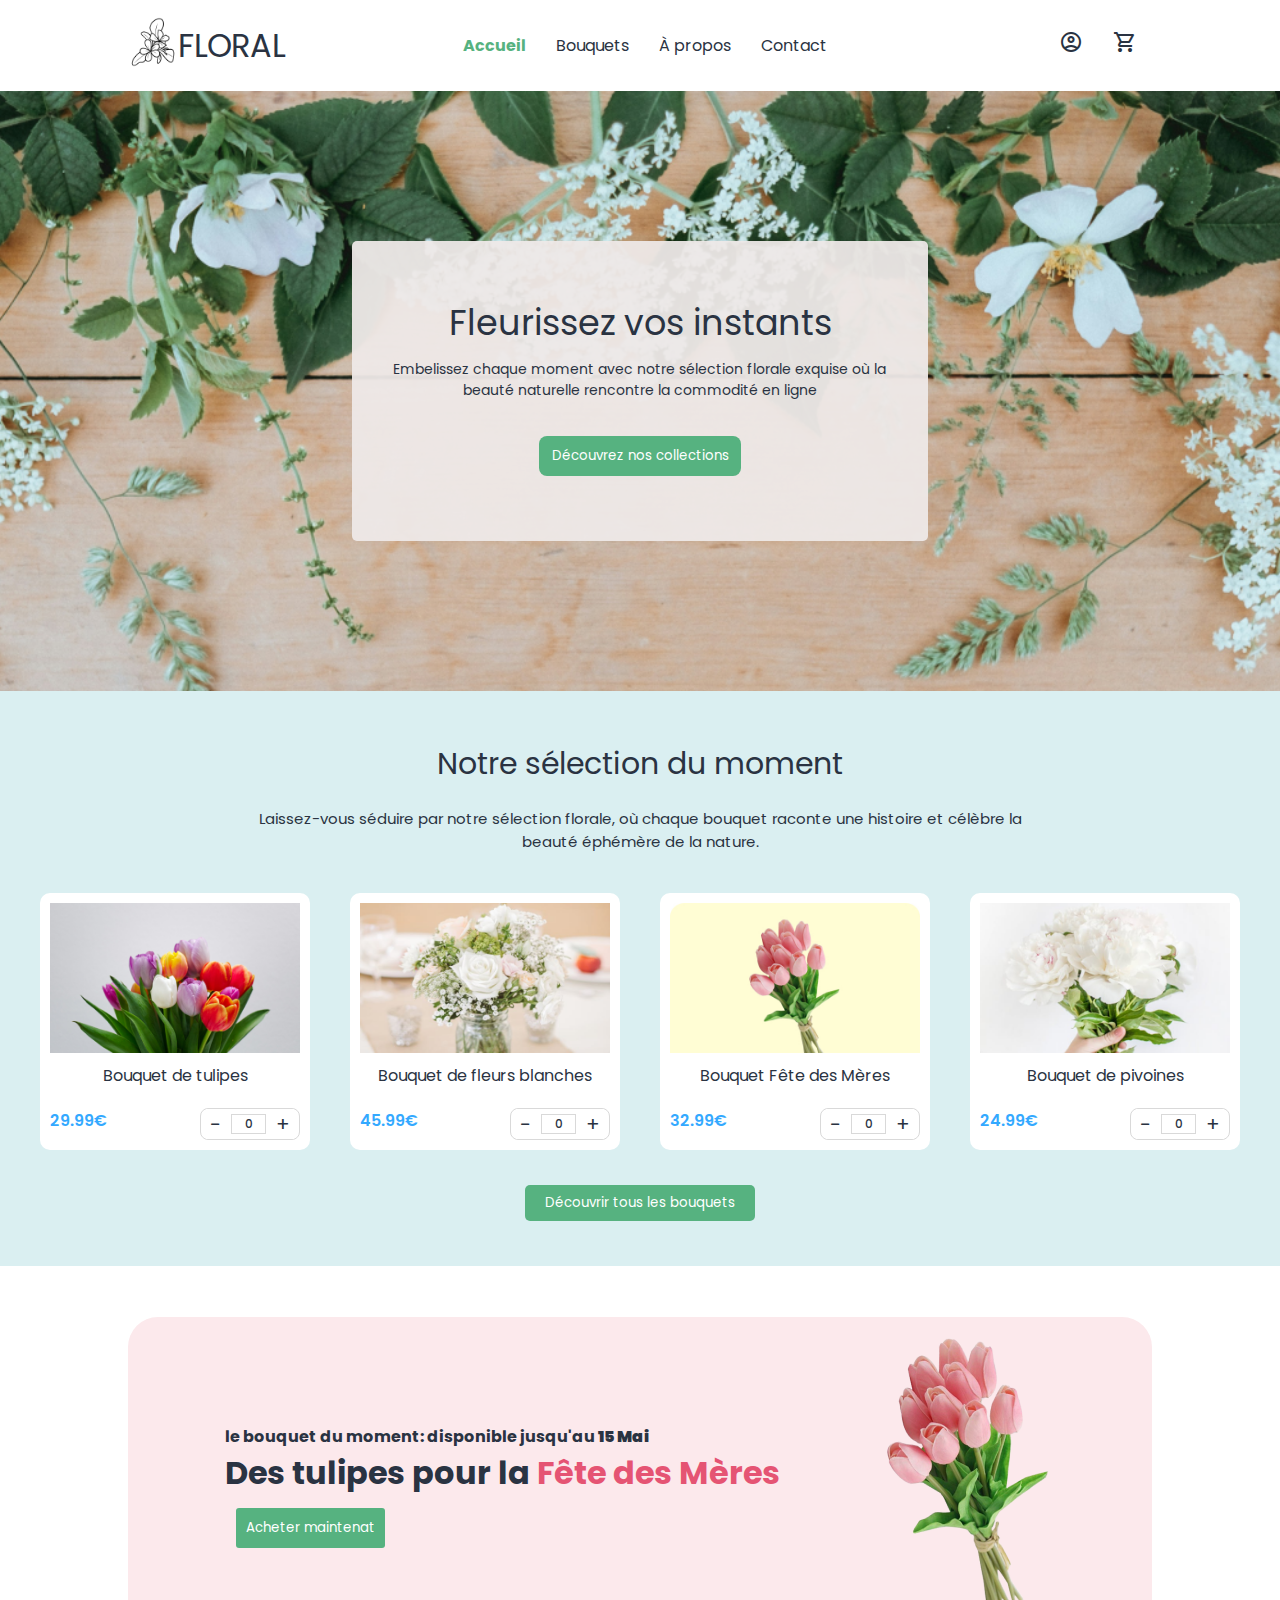
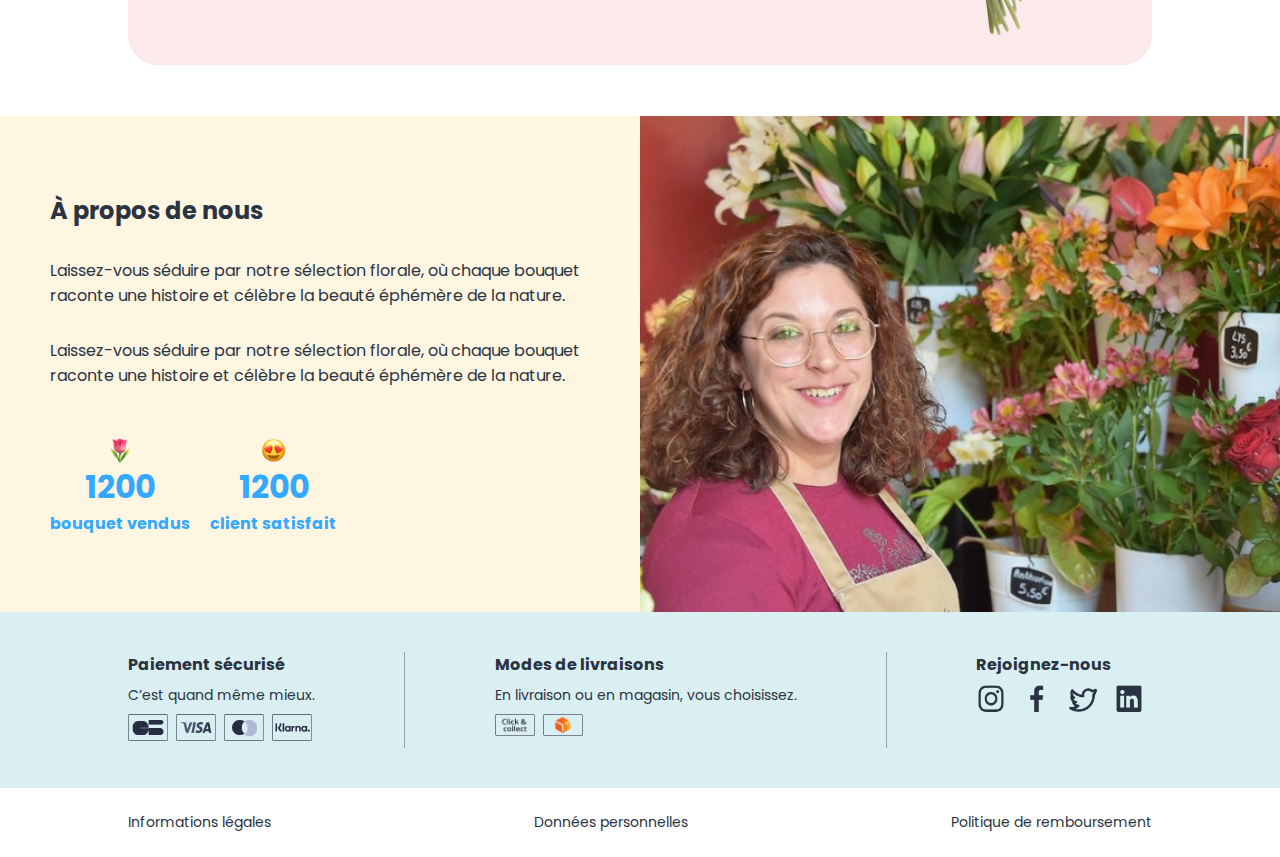
==== index.html @ a4fc2991 "Merge branch 'develop' of https://github.com/YazidK15/Fil-rouge into develop" ====
<!DOCTYPE html>
<html lang="fr">
<head>
    <meta charset="UTF-8">
    <meta name="viewport" content="width=device-width, initial-scale=1.0">
    <link rel="preconnect" href="https://fonts.googleapis.com">
    <link rel="preconnect" href="https://fonts.gstatic.com" crossorigin>
    <link href="https://fonts.googleapis.com/css2?family=Poppins:ital,wght@0,100;0,200;0,300;0,400;0,500;0,600;0,700;0,800;0,900;1,100;1,200;1,300;1,400;1,500;1,600;1,700;1,800;1,900&display=swap" rel="stylesheet">
    <link rel="stylesheet" href="https://fonts.googleapis.com/css2?family=Material+Symbols+Outlined:opsz,wght,FILL,GRAD@24,400,0,0" />
    <link rel="stylesheet" href="./index.css">
    <title>Floral</title>
</head>
<body>
    <!-- Header -->
    <header>
        <div class="logo_header">
            <div>
                <img 
                    src="./assets/icons/logo.png" 
                    alt="logo du site"
                />
            </div>
            <h1><a href="./index.html">FLORAL</a></h1>
        </div>
        <div class="links_header">
            <ul>
                <li class="anchor_link"><a href="#accueil" class="links_actif">Accueil</a></li>
                <li class="anchor_link"><a href="#shop">Bouquets</a></li>
                <li class="anchor_link"><a href="#propos">À propos</a></li>
                <li class="anchor_link"><a href="./page__contact/contact.html">Contact</a></li>
            </ul>
        </div>
        <div class="icons_header">
            <ul>
                <li class="anchor_icons">
                    <a href="./creer_un_compte/creer_un_compte.html">
                        <span class="material-symbols-outlined">account_circle</span>
                    </a>
                </li>
                <li class="anchor_icons">
                    <a href="./cart/cart.html">
                        <span class="material-symbols-outlined">shopping_cart</span>
                    </a>
                </li>
            </ul>
        </div>
    </header>
    <section id="jumbotron">
        <div id="jumbotron_box">
            <div id="jumbotron_text">
                <h2>Fleurissez vos instants</h2>
                <p>Embelissez chaque moment avec notre sélection florale exquise où la beauté naturelle rencontre la commodité en ligne</p>
            </div>
            <div id="jumbotron_button">
                <button>Découvrez nos collections</button>
            </div>
        </div>
    </section>
    <!-- Main -->
    <main>
    <section id="shop">
      <div id="selection">
          <div id="shop_description">
              <h2>Notre sélection du moment</h2>
              <p>Laissez-vous séduire par notre sélection florale, où chaque bouquet raconte une histoire et célèbre la beauté éphémère de la nature.</p>
          </div>
          <ul>
            <li>
              <div class="menu">
                <div class="image_container">
                  <img
                    src="./assets/images/Article1.png"
                    alt="bouquet de tulipes"
                  />
                </div>
                <div class="menu_description">
                  <p>Bouquet de tulipes</p>
                  <div class="price_quantity">
                    <span class="price">29.99€  </span>  
                    <div class="quantity">
                      <button class="decrease" onclick="decrease(0)">-</button>
                      <input type="number" min="0" class="quantity_value" value="0" readonly/>
                      <button class="increase" onclick="increment(0)">+</button>
                    </div>
                  </div>
                </div>
              </div>
            </li>
            <li>
              <div class="menu">
                <div class="image_container">
                  <img
                    src="./assets/images/Article2.png"
                    alt="Image de fleurs blanches"
                  />
                </div>
                <div class="menu_description">
                  <p>Bouquet de fleurs blanches</p>
                  <div class="price_quantity">
                    <span class="price">45.99€  </span>  
                    <div class="quantity">
                      <button class="decrease" onclick="decrease(1)">-</button>
                      <input type="number" min="0" class="quantity_value" value="0" readonly/>
                      <button class="increase" onclick="increment(1)">+</button>
                    </div>
                  </div>
                </div>
              </div>
            </li>
            <li>
              <div class="menu">
                <div class="image_container">
                  <img
                    src="./assets/images/article3.jpg"
                    alt="Image de tuilipes rose"
                  />
                </div>
                <div class="menu_description">
                  <p>Bouquet Fête des Mères</p>
                  <div class="price_quantity">
                    <span class="price">32.99€  </span>  
                    <div class="quantity">
                      <button class="decrease" onclick="decrease(2)">-</button>
                      <input type="number" min="0" class="quantity_value" value="0" readonly/>
                      <button class="increase" onclick="increment(2)">+</button>
                    </div>
                  </div>
                </div>
              </div>
            </li>
            <li>
              <div class="menu">
                <div class="image_container">
                  <img
                    src="./assets/images/Article4.png"
                    alt="Bouquet de pivoines"
                  />
                </div>
                <div class="menu_description">
                  <p>Bouquet de pivoines</p>
                  <div class="price_quantity">
                    <span class="price">24.99€</span>  
                    <div class="quantity">
                      <button class="decrease" onclick="decrease(3)">-</button>
                      <input type="number" min="0" class="quantity_value" value="0" readonly/>
                      <button class="increase" onclick="increment(3)">+</button>
                    </div>
                  </div>
                </div>
              </div>
            </li>
          </ul>
          <button id="button_discovery">Découvrir tous les bouquets</button>
      </div>
    </section>
    
      
        <section class="section-two">
           <div class="pink-container">
             <div class="text-container">
                <p>le bouquet du moment: disponible jusqu'au <span id="limit-date">15 Mai</span></p>
                <div class="bold-text">Des tulipes pour la <span>Fête des Mères</span></div>
                <button>Acheter maintenat</button>
             </div>
             <div><img src="./assets/images/tulip2.png" alt="fleur_de_tulip"></div>
           </div>

        </section>

        <section class="section-three">
          <div class="about_us">
            <div class="about_us_description">
              <div class="about_us_description_text">
              
                <h2>À propos de nous</h2>
                <p id="paragraph-one">Laissez-vous séduire par notre sélection florale, où chaque bouquet raconte une histoire et célèbre la beauté éphémère de la nature. </p>
                <p id="paragraph-two">Laissez-vous séduire par notre sélection florale, où chaque bouquet raconte une histoire et célèbre la beauté éphémère de la nature.</p>
              
              </div>
              
              <div class="statistics_section">
                <div class="statistics_section_child">
                  <div class="statistics_section_icon"><img src="./assets/icons/flower.png" alt="fleur_icon"></div>
                  <p class="statistics_number">1200</p>
                  <p>bouquet vendus</p>
                </div>
                <div class="statistics_section_child">
                  <div class="statistics_section_icon"><img src="./assets/icons/emoji.png" alt="heart_eyes_emoji"></div>
                  <p class="statistics_number">1200</p>
                  <p>client satisfait</p>
                </div>
              </div>
            </div>
            <div class="vendeuse_img_container"><img src="./assets/images/propos.png" alt="vendeuse"></div>

          </div>
          
        </section>

        <section></section>
    </main>

    <!-- Footer -->
    <footer>
        <div class="footer-main">
            <div class="footer-main-item">
                <p class="footer-title">Paiement sécurisé</p>
                <span class="footer-subtitle">C’est quand même mieux.</span>
                <div class="footer-icon-container">
                    <div class="footer-icon">
                        <img src="./assets/icons/footer/carte-bancaire.png" alt="Icône paiement par carte bancaire">
                    </div>
                    <div class="footer-icon">
                        <img src="./assets/icons/footer/visa.png" alt="Icône paiement par Visa">
                    </div>
                    <div class="footer-icon">
                        <img src="./assets/icons/footer/mastercard.png" alt="Icône paiement par Mastercard">
                    </div>
                    <div class="footer-icon">
                        <img src="./assets/icons/footer/klarna.png" alt="Icône paiement par Klarna">
                    </div>
                </div>
            </div>
            <span class="vertical-divider"></span>
            <div class="footer-main-item">
                <p class="footer-title">Modes de livraisons</p>
                <span class="footer-subtitle">En livraison ou en magasin, vous choisissez.</span>
                <div class="footer-icon-container">
                    <div class="footer-icon">
                        <img src="./assets/icons/footer/click-n-collect.png" alt="Icône livraison Click & Collect">
                    </div>
                    <div class="footer-icon">
                        <img src="./assets/icons/footer/chronopost.png" alt="Icône livraison Chronopost">
                    </div>
                </div>
            </div>
            <span class="vertical-divider"></span>
            <div class="footer-main-item">
                <p class="footer-title">Rejoignez-nous</p>
                <div class="footer-icon-container">
                    <a href="https://www.instagram.com/" target="_blank">
                        <div class="footer-icon">
                            <img src="./assets/icons/footer/instagram.png" alt="Icône lien instagram">
                        </div>
                    </a>
                    <a href="https://www.facebook.com/" target="_blank">
                        <div class="footer-icon">
                            <img src="./assets/icons/footer/facebook.png" alt="Icône lien Facebook">
                        </div>
                    </a>
                    <a href="https://twitter.com/" target="_blank">
                        <div class="footer-icon">
                            <img src="./assets/icons/footer/twitter.png" alt="Icône lien Twitter">
                        </div>
                    </a>
                    <a href="https://www.linkedin.com/" target="_blank">
                        <div class="footer-icon">
                            <img src="./assets/icons/footer/linkedin.png" alt="Icône lien Linkedin">
                        </div>
                    </a>
                </div>
            </div>
        </div>
        <div class="footer-legal">
            <ul>
                <li><a href="">Informations légales</a></li>
                <li><a href="">Données personnelles</a></li>
                <li><a href="">Politique de remboursement</a></li>
            </ul>
        </div>
    </footer>

    <div id="modal">
      <div class="modal-backdrop"></div>
      <div class="modal-container">
        <div class="modal-img-container">
          <img src="./assets/images/modal.png" alt="Photo d'un bouquet de fleurs">
        </div>
        <div class="modal-description">
          <div id="modal-close"  onclick="
            document.getElementById('modal').style.display = 'none'
          "><span class="material-symbols-outlined">close</span></div>
          <div class="modal-description-content">
            <p class="modal-title">Livraison offerte dès  80€ d’achat</p>
            <p class="modal-subtitle">Offre valable jusqu’au 30 mai</p>
            <button class="modal-btn">J'en profite<span class="material-symbols-outlined">arrow_forward</span></button>
          </div>
      </div>
      </div>
    </div>
    </div>
    

    <script src="./index.js"></script>
</body>
</html>
---- index.css ----
* {
    margin: 0;
    padding: 0;
    box-sizing: border-box;
    font-family: "Poppins";
    color: #2A3342;
}
img {
    width: 100%;
    height: 100%;
}

ul {
    list-style: none;
}

a {
    text-decoration: none;
}

html {
    scroll-behavior: smooth;
}

/* Header */

header {
    display: flex;
    flex-direction: row;
    justify-content: space-between;
    align-items: center;
    margin: 15px auto;
    width: 80%;
}

.links_header {
    margin-right: 40px;
}

.logo_header {
    display: flex;
    flex-direction: row;
    align-items: center;
}

.logo_header img {
    width: 50px;
}

.logo_header h1 {
    font-weight: normal;
}

.links_header ul {
    display: flex;
    flex-direction: row;
}

.links_header li, .icons_header li {
    margin: 15px;   
}

.icons_header ul {
    display: flex;
}

.links_header a:hover, .icons_header span:hover, .links_actif {
    font-weight: bold;
    color:#56B280;
}

/* Jumbotron */

#jumbotron {
    background-image: url(./assets/images/jumbotron.png);
    height: 600px;
    background-position: center;
    background-size: cover;
    background-attachment: fixed;
    display: flex;
    align-items: center;
    justify-content: center;
}

#jumbotron_box {
    background-color: #eee9e8f1;
    width: 45%;
    height: 50%;
    text-align: center;
    display: flex;
    flex-direction: column;
    justify-content: space-evenly;
    border-radius: 5px;
}

#jumbotron_text h2{
    margin: 10px;
    margin-top: 20px;
    font-size: 35px;
    font-weight: normal;
}

#jumbotron_text p {
    font-size: 14px;
    display: inline-block;
    width: 90%;
}

#jumbotron_button button {
    background-color: #56B280;
    color: white;
    padding: 10px;
    border-radius: 8px;
    width: 35%;
    margin-bottom: 30px;
    border: #56B280;
}

#jumbotron_button button:hover {
    cursor: pointer;
    background-color: #428a63;
}

/* Sélection du moment */

#shop {
    background-color: #daeff1;
}

.image_container {
    width: 250px;
    height: 150px;
    border-radius: 10px;
}

#selection {
    display: flex;
    flex-direction: column;
    align-items: center;
    text-align: center;
    padding: 30px 0px;
    width: 80%;
    margin: auto;
}

#selection ul {
    display: flex;
}

#selection h2 {
    padding: 20px;
    font-weight: normal;
    font-size: 30px;
}

#button_discovery {
    background-color: #56B280;
    color: white;
    padding: 8px 20px;
    border: none;
    border-radius: 5px;
    margin: 15px;
    cursor: pointer;
}

#button_discovery:hover {
    background-color: #428a63;
}

#shop_description p {
    margin-bottom: 20px;
    display: inline-block;
    width: 80%;
    font-size: 15px;
}

#selection li {
    background-color: white;
    margin: 20px;
    border-radius: 10px;
}

.menu {
    padding: 10px;
}

.menu_description p {
    margin-top: 10px;
}

.price_quantity {
    display: flex;
    flex-direction: row;
    justify-content: space-between;
    margin-top: 20px;
}

.price {
    color: #33a9ff;
    font-weight: 600;
}

.quantity {
    border: 1px solid rgb(217, 217, 217);
    width: 100px;
    border-radius: 8px;
    display: flex;
    align-items: center;
    justify-content: space-between;
}

.quantity_value {
    border: 1px solid rgb(217, 217, 217);
    padding: 0px 10px;
    font-size: 10px;
}

.decrease, .increase {
    border: none;
    background-color: white;
    font-size: 20px;
    margin: 0px 5px;
    padding: 0px 4px;
    cursor: pointer;
}

 /* Footer */
 footer {
    background-color: #DAEFF1;
 }
 .footer-main {
    max-width: 80%;
    margin: auto;
    display: flex;
    justify-content: space-between;
    flex-wrap: wrap;
    gap: 24px;
    padding: 40px 0;
 }
 .footer-main-item {
    display: flex;
    flex-direction: column;
    gap: 8px;
 }
 .footer-icon-container {
    display: flex;
    flex-direction: row;
    gap: 8px;
 }
 footer .footer-title {
    font-weight: 700;
 }
 footer .footer-subtitle {
    font-size: 14px;
 }
 .footer-icon {
    width: 40px;
 }
 footer img {
    height: auto;
 }
 .footer-main-item a {
   padding-right: 8px;
 }
 .footer-main-item a .footer-icon {
   width: 30px;
 }
 .vertical-divider {
   width: 1px;
   background-color: #96A3B5;
 }
 .footer-legal {
   background-color: white;
 }
 .footer-legal ul {
   max-width: 80%;
   margin: auto;
   display: flex;
   justify-content: space-between;
   flex-wrap: wrap;
   gap: 24px;
   list-style: none;
   font-size: 14px;
   padding: 24px 0;
 }
 .footer-legal ul li a {
   text-decoration: none;
 }

 /* Popup */
 #modal {
    display: none;
}
.modal-backdrop {
    position: fixed;
    top: 0;
    left: 0;
    right: 0;
    bottom: 0;
    background: rgba( 77, 95, 122, .7 );
}
.modal-container {
    position: fixed;
    top: 50%;
    left: 50%;
    transform: translate(-50%, -50%);
    background: white;
    border-radius: 24px;
    width: 64%;
    display: flex;
    align-items: stretch;
    justify-content: flex-start;
}
.modal-img-container {
    max-width: 46%;
}
.modal-img-container img {
    border-radius: 24px 0 0 24px;
    object-fit: cover;
}
.modal-title {
    font-size: 24px;
    font-weight: bold;
    padding-bottom: 12px;
}
.modal-subtitle {
    color: #4D5F7A;
    font-weight: 500;
    padding-bottom: 12px;
}
.modal-btn {
    background-color: #56B280;
    color: white;
    border-radius: 6px;
    font-size: 18px;
    width: 100%;
    border: none;
    padding: 8px 0;
    display: flex;
    align-items: center;
    justify-content: center;
}
.modal-btn:hover {
    background-color: #468b65;
    cursor: pointer;
}
.modal-btn .material-symbols-outlined {
    color: white
}
.modal-description {
    padding: 32px;
    flex-grow: 1;
}
.modal-description-content {
    margin: 10% 0;
}
#modal-close {
    text-align: right;
}
#modal-close .material-symbols-outlined:hover {
    background-color: rgb(220, 255, 238);
    cursor: pointer;
    border-radius: 4px;
}

 /* Javascript sur les input  */

.quantity_value::-webkit-inner-spin-button, .quantity_value::-webkit-outer-spin-button {
    -webkit-appearance: none;  
}

.quantity_value {
    width: 35px;
    text-align: center;
    font-weight: 500;
    font-size: 12px;
}


 /* RESPONSIVE BREAKPOINTS */ 
/* Tablettes et moyennes écrans */
@media screen and (max-width: 992px){
    #selection ul {
        display: flex;
        flex-wrap: wrap;
        justify-content: center;
    }

    #jumbotron_box {
        width: 60%;
    }

    .links_header ul {
        align-items: center;
        margin-left: 10px;
    }

   .footer-main, .footer-legal ul {
      max-width: 94%;   }
   .vertical-divider {
      display: none;
    }
    .footer-main-item {
      max-width: 100%;
   }

   header {
    display: flex;
    flex-direction: column;
   }
   .modal-container {
    width: 96%;
   }
}
/* Portables et petits écrans */
@media screen and (max-width: 576px){
   .footer-legal ul {
      flex-direction: column;
    }

    #jumbotron_button button {
        width: 60%
    }

    #jumbotron_text p {
        width: 100%;
    }
    .modal-description {
        padding: 16px;
    }
}


/* sectionTwo */

.section-two {
    display: flex;
    justify-content: center;
    margin: 4% 0%;
    box-sizing: border-box;
}

.pink-container {
    background-color: #FCE9EC;
    box-sizing: border-box;
    width: 80%;
    display: flex;
    flex-direction: row;
    justify-content: center;
    align-items: center;
    padding: 20px 0;
    border-radius: 30px;
    padding: 20px 10px;
    
}

.pink-container p{
    font-weight: bold;
}

.text-container {
    
    margin-right: 100px;
    max-width: 80%;
    box-sizing: border-box;
    font-size: 100%;
}

.bold-text{
    font-weight: bolder;
    font-size: xx-large;
    box-sizing: border-box;
}

.bold-text span{
    color: #E55473;
}

#limit-date{
    font-weight: bolder;
}

.text-container button {
    background-color: #56B280;
    border: none;
    color: white;
    border-radius: 3px;
    box-sizing: border-box;
    padding: 10px;
    margin: 2%;
}

.text-container button:hover{
    background-color:#458b65;
    cursor: pointer;
}

/* section_three */

.section-three {
    background-color: yellow;
    width: 100%;
    box-sizing: border-box;
    display: flex;
    flex-direction: row;
   
}

.about_us {
    display: flex;
    flex-direction: row;
    width: 100%;
    
    
}

.about_us_description {
    background-color: #FEF6E1;
    width: 50%;
    padding: 50px;
    text-align: left;
    display: flex;
    flex-direction: column;
    justify-content: center;
}

#paragraph-one, #paragraph-two {
    margin: 30px 0px;
}



.statistics_section{
    display: flex;
    margin-top: 20px;
    gap: 20px;
    
}

.statistics_section_child {
    display: flex;
    flex-direction: column;
    justify-content: center;
    align-items: center;
}

.statistics_section_icon {
    width: 25px;
    display: flex;
    
}

.statistics_section p{
    color: #32A9FF ;
    font-weight: bolder;
    

}

.statistics_number {
    font-size: xx-large;
}

.vendeuse_img_container {
    width: 50%;
}
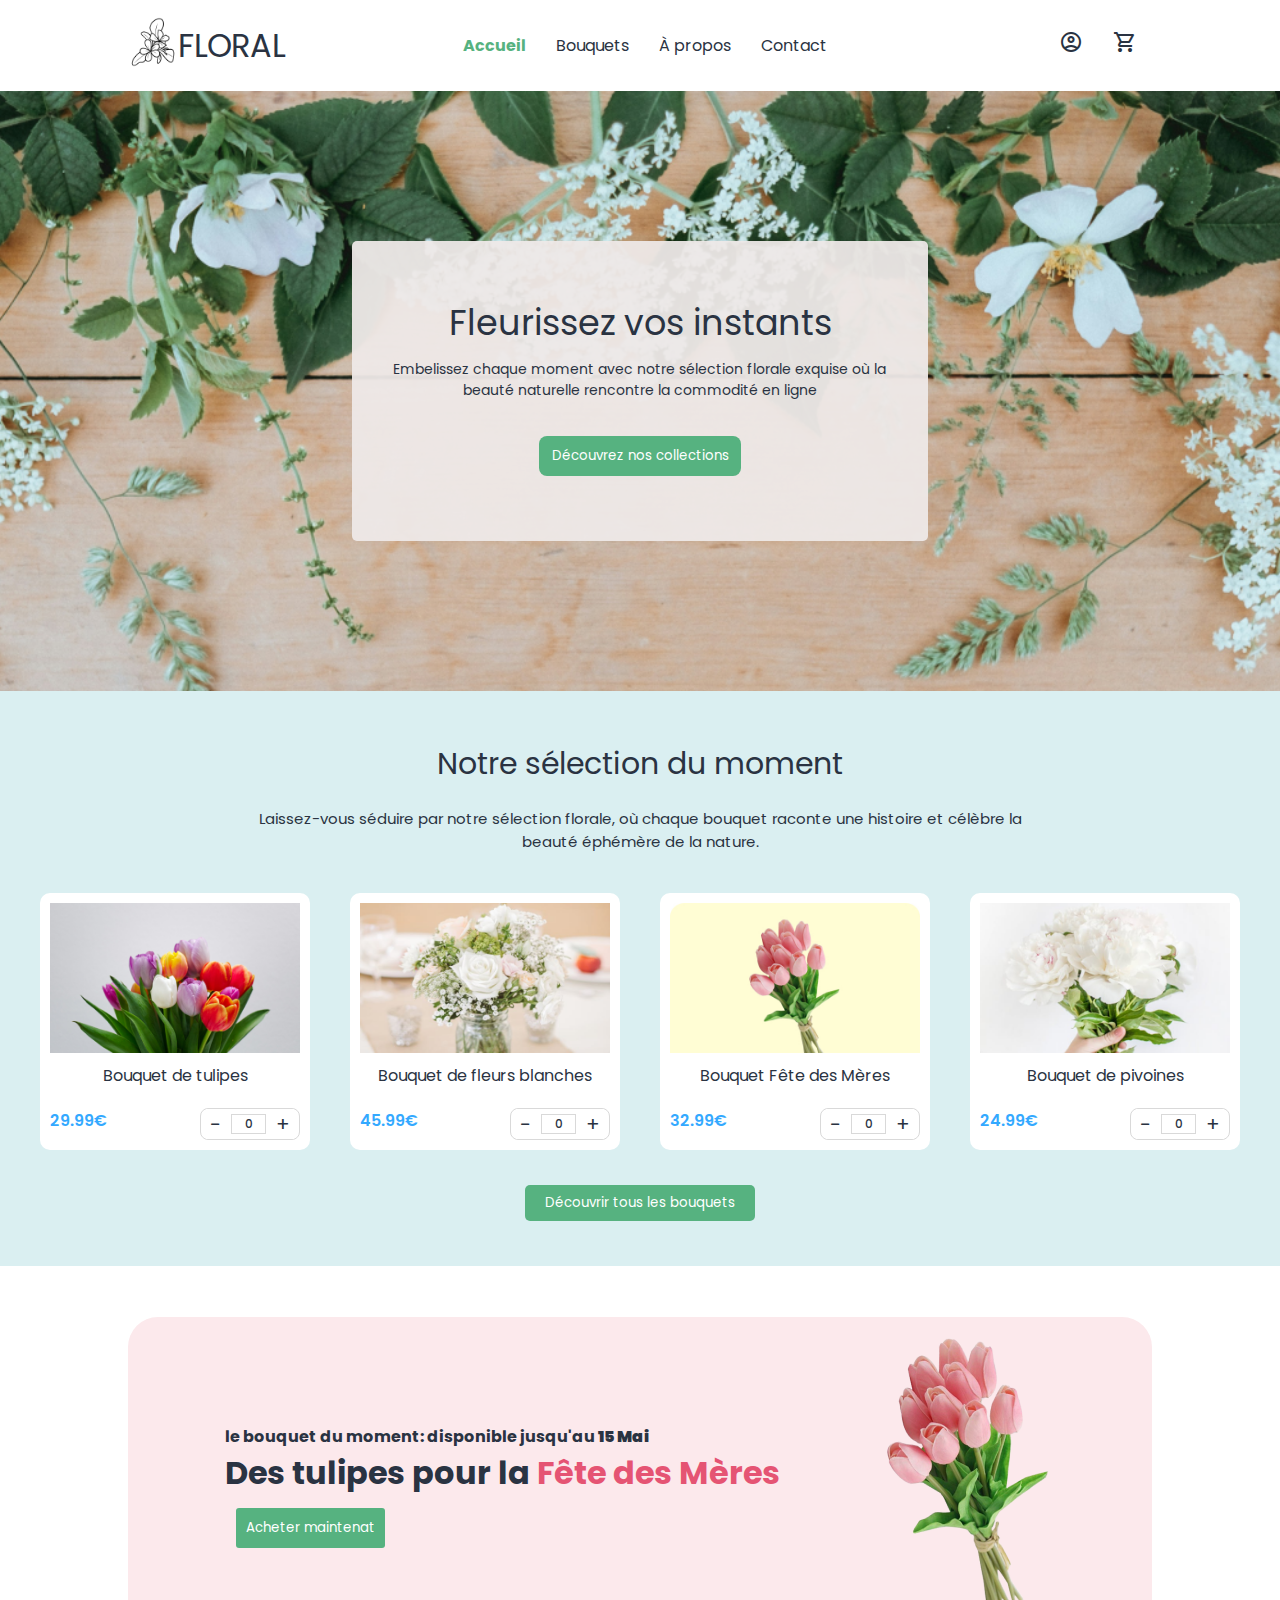
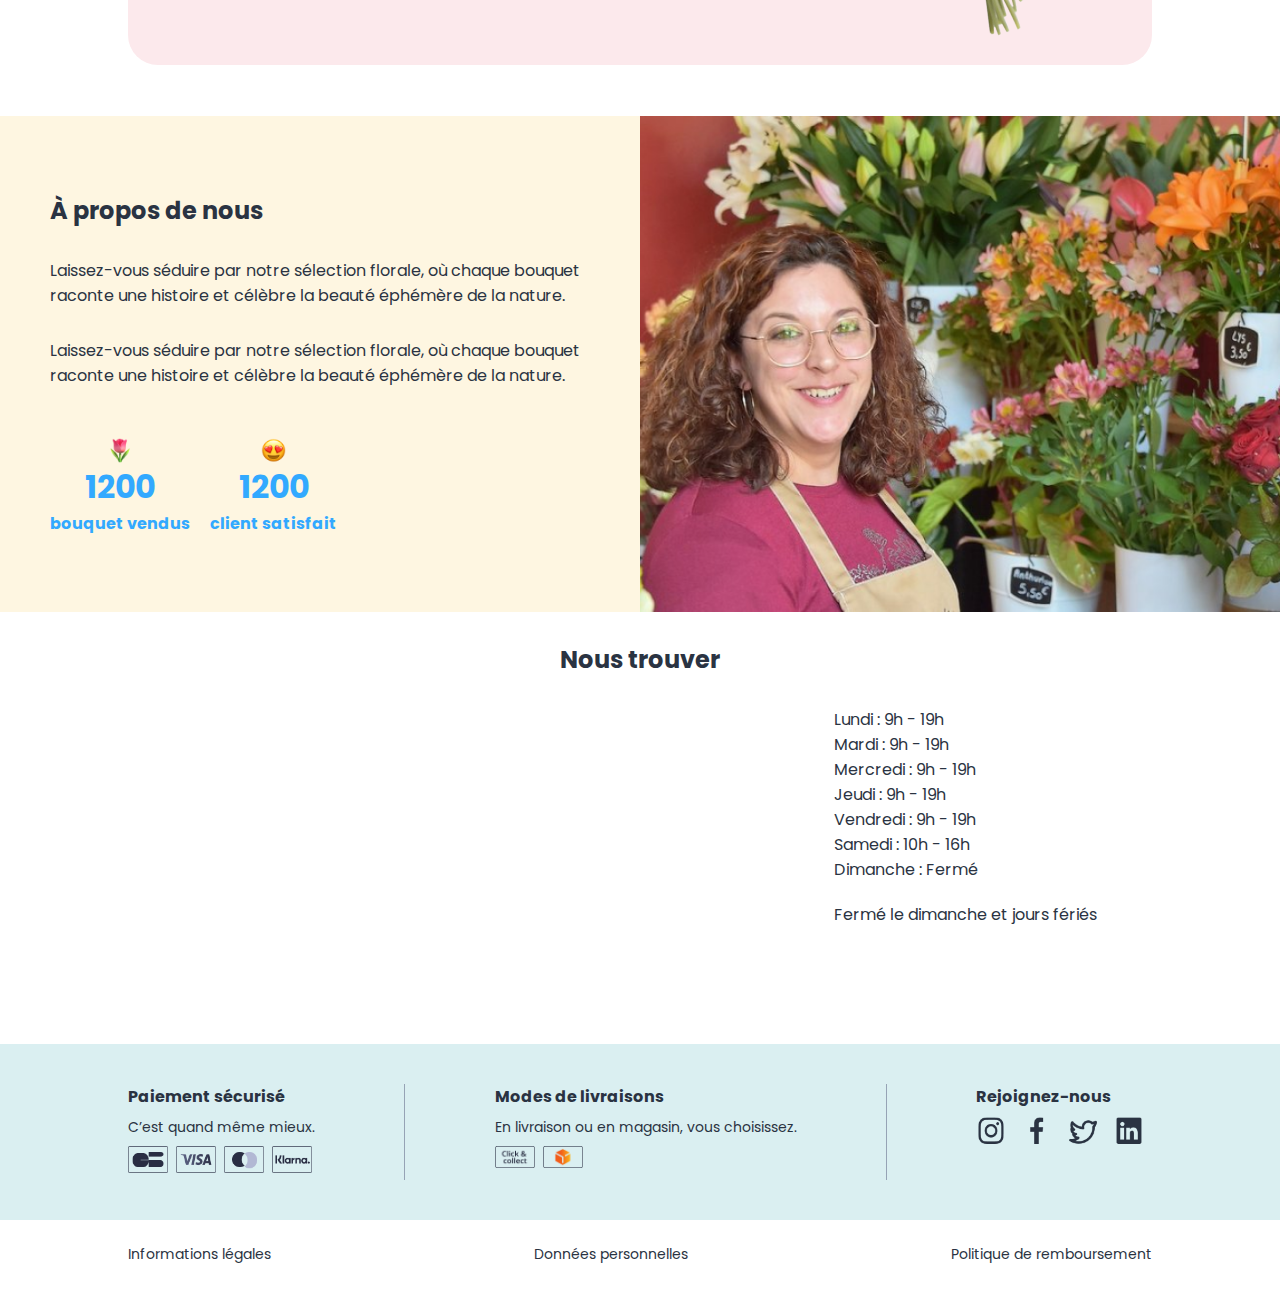
==== commit bc9f4466: "ajout de la partie 'nous trouver'" ====
--- a/index.html
+++ b/index.html
@@ -197,7 +197,32 @@
           
         </section>
 
-        <section></section>
+        <section class="section-four">
+          
+          <h2>Nous trouver</h2>
+          
+          <div class="accessibility">
+            <div class="map-container">
+              <iframe src="https://www.google.com/maps/embed?pb=!1m18!1m12!1m3!1d1633601.3756512688!2d2.113993535521053!3d47.74289949601689!2m3!1f0!2f0!3f0!3m2!1i1024!2i768!4f13.1!3m3!1m2!1s0x47e9740e212635e7%3A0x4bbea57135ea0ad2!2sArt%20Floral!5e0!3m2!1sen!2sfr!4v1714136306529!5m2!1sen!2sfr" width="600" height="300" style="border:0;" allowfullscreen="" loading="lazy" referrerpolicy="no-referrer-when-downgrade"></iframe>
+            </div>
+
+            <div class="disponibility">
+              <ul>
+                <li>Lundi : 9h - 19h </li>
+                <li>Mardi : 9h - 19h </li>
+                <li>Mercredi : 9h - 19h</li>
+                <li>Jeudi : 9h - 19h</li>
+                <li>Vendredi : 9h - 19h </li>
+                <li>Samedi : 10h - 16h</li>
+                <li>Dimanche : Fermé </li>
+              </ul>
+              <p>Fermé le dimanche et jours fériés</p>
+            </div>
+
+          </div>
+
+        </section>
+
     </main>
 
     <!-- Footer -->
--- a/index.css
+++ b/index.css
@@ -565,14 +565,39 @@
     width: 50%;
 }
 
-
-
-
-
-
-
-
-
-
-
-
+/* section-four */
+
+.section-four {
+    box-sizing: border-box;
+    width: 100%;
+    text-align: center;
+    margin: 30px 0;
+}
+
+.accessibility{
+   
+    margin: 30px 0;
+    display: flex;
+    flex-direction: row;
+    justify-content: center;
+    width: 100%;
+    text-align: left;
+    gap: 50px;
+}
+
+.accessibility ul{
+    margin-bottom: 20px;
+}
+
+
+
+
+
+
+
+
+
+
+
+
+
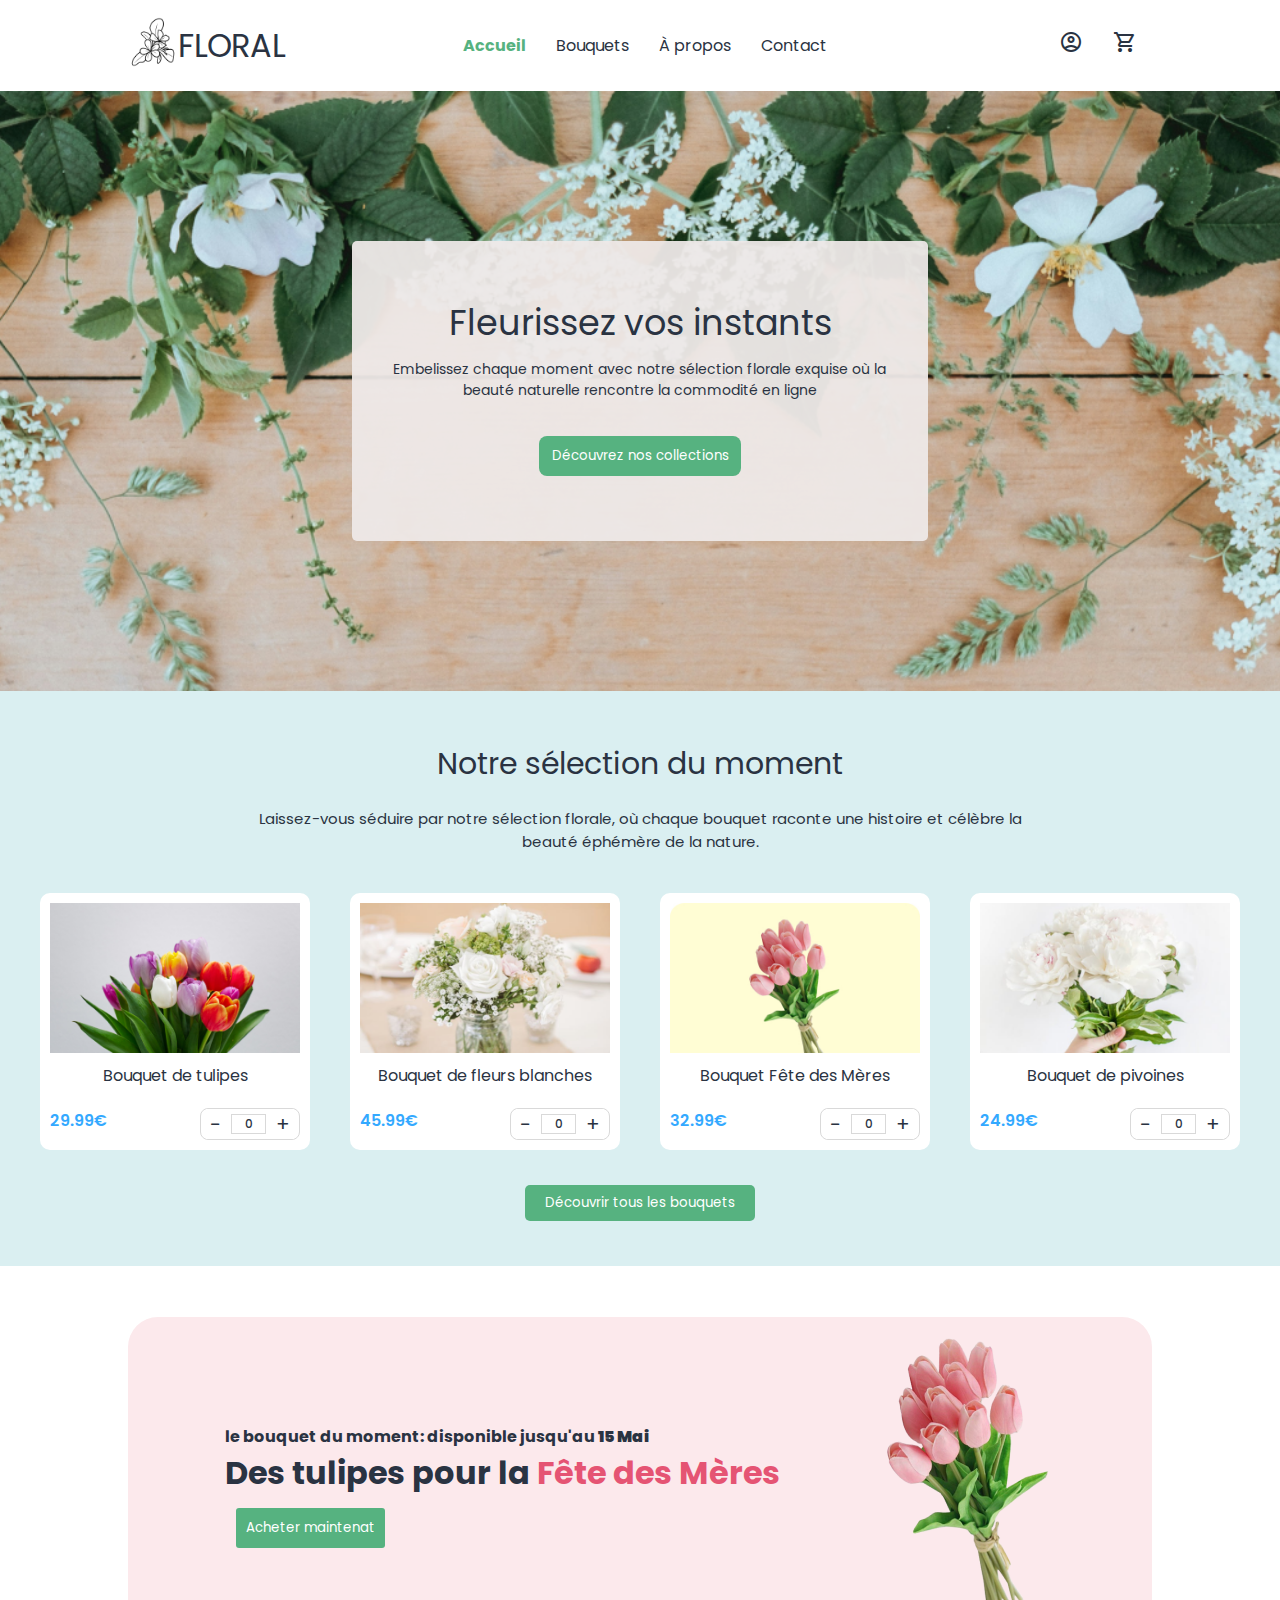
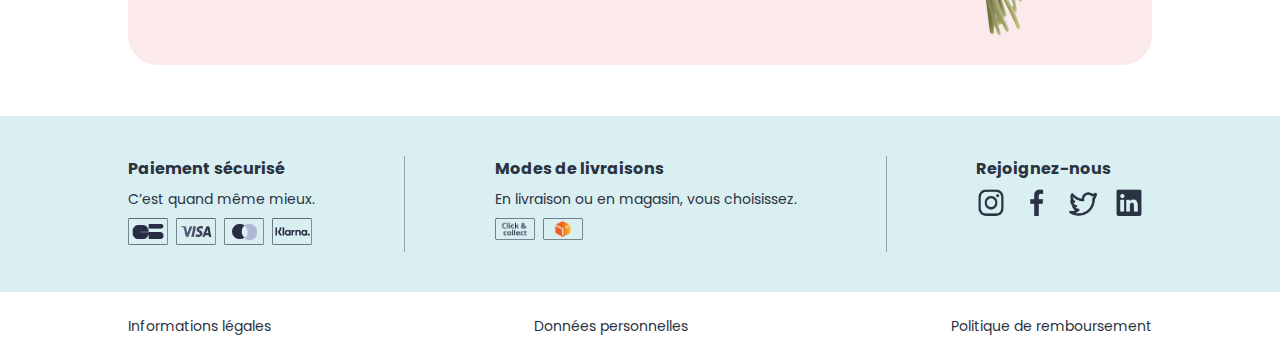
==== commit f9e4f4ac: "Ajout d'un icone sur l'onglet" ====
--- a/index.html
+++ b/index.html
@@ -7,6 +7,7 @@
     <link rel="preconnect" href="https://fonts.gstatic.com" crossorigin>
     <link href="https://fonts.googleapis.com/css2?family=Poppins:ital,wght@0,100;0,200;0,300;0,400;0,500;0,600;0,700;0,800;0,900;1,100;1,200;1,300;1,400;1,500;1,600;1,700;1,800;1,900&display=swap" rel="stylesheet">
     <link rel="stylesheet" href="https://fonts.googleapis.com/css2?family=Material+Symbols+Outlined:opsz,wght,FILL,GRAD@24,400,0,0" />
+    <link rel="icon" type="image/png" href="./assets/images/rose.png">
     <link rel="stylesheet" href="./index.css">
     <title>Floral</title>
 </head>
@@ -166,63 +167,8 @@
            </div>
 
         </section>
-
-        <section class="section-three">
-          <div class="about_us">
-            <div class="about_us_description">
-              <div class="about_us_description_text">
-              
-                <h2>À propos de nous</h2>
-                <p id="paragraph-one">Laissez-vous séduire par notre sélection florale, où chaque bouquet raconte une histoire et célèbre la beauté éphémère de la nature. </p>
-                <p id="paragraph-two">Laissez-vous séduire par notre sélection florale, où chaque bouquet raconte une histoire et célèbre la beauté éphémère de la nature.</p>
-              
-              </div>
-              
-              <div class="statistics_section">
-                <div class="statistics_section_child">
-                  <div class="statistics_section_icon"><img src="./assets/icons/flower.png" alt="fleur_icon"></div>
-                  <p class="statistics_number">1200</p>
-                  <p>bouquet vendus</p>
-                </div>
-                <div class="statistics_section_child">
-                  <div class="statistics_section_icon"><img src="./assets/icons/emoji.png" alt="heart_eyes_emoji"></div>
-                  <p class="statistics_number">1200</p>
-                  <p>client satisfait</p>
-                </div>
-              </div>
-            </div>
-            <div class="vendeuse_img_container"><img src="./assets/images/propos.png" alt="vendeuse"></div>
-
-          </div>
-          
-        </section>
-
-        <section class="section-four">
-          
-          <h2>Nous trouver</h2>
-          
-          <div class="accessibility">
-            <div class="map-container">
-              <iframe src="https://www.google.com/maps/embed?pb=!1m18!1m12!1m3!1d1633601.3756512688!2d2.113993535521053!3d47.74289949601689!2m3!1f0!2f0!3f0!3m2!1i1024!2i768!4f13.1!3m3!1m2!1s0x47e9740e212635e7%3A0x4bbea57135ea0ad2!2sArt%20Floral!5e0!3m2!1sen!2sfr!4v1714136306529!5m2!1sen!2sfr" width="600" height="300" style="border:0;" allowfullscreen="" loading="lazy" referrerpolicy="no-referrer-when-downgrade"></iframe>
-            </div>
-
-            <div class="disponibility">
-              <ul>
-                <li>Lundi : 9h - 19h </li>
-                <li>Mardi : 9h - 19h </li>
-                <li>Mercredi : 9h - 19h</li>
-                <li>Jeudi : 9h - 19h</li>
-                <li>Vendredi : 9h - 19h </li>
-                <li>Samedi : 10h - 16h</li>
-                <li>Dimanche : Fermé </li>
-              </ul>
-              <p>Fermé le dimanche et jours fériés</p>
-            </div>
-
-          </div>
-
-        </section>
-
+        <section></section>
+        <section></section>
     </main>
 
     <!-- Footer -->
--- a/index.css
+++ b/index.css
@@ -428,6 +428,28 @@
     .modal-description {
         padding: 16px;
     }
+    .vendeuse_img_container{
+        display: none;
+    }
+    .about_us{
+        flex-wrap: wrap;
+        justify-content: center;
+        
+        
+        
+    }
+    .about_us_description {
+        margin: 0px;
+        width: 100%;
+        box-sizing: border-box;
+        
+    }
+
+   
+
+    .accessibility{
+        flex-wrap: wrap;
+    }
 }
 
 
@@ -498,7 +520,7 @@
 /* section_three */
 
 .section-three {
-    background-color: yellow;
+    
     width: 100%;
     box-sizing: border-box;
     display: flex;
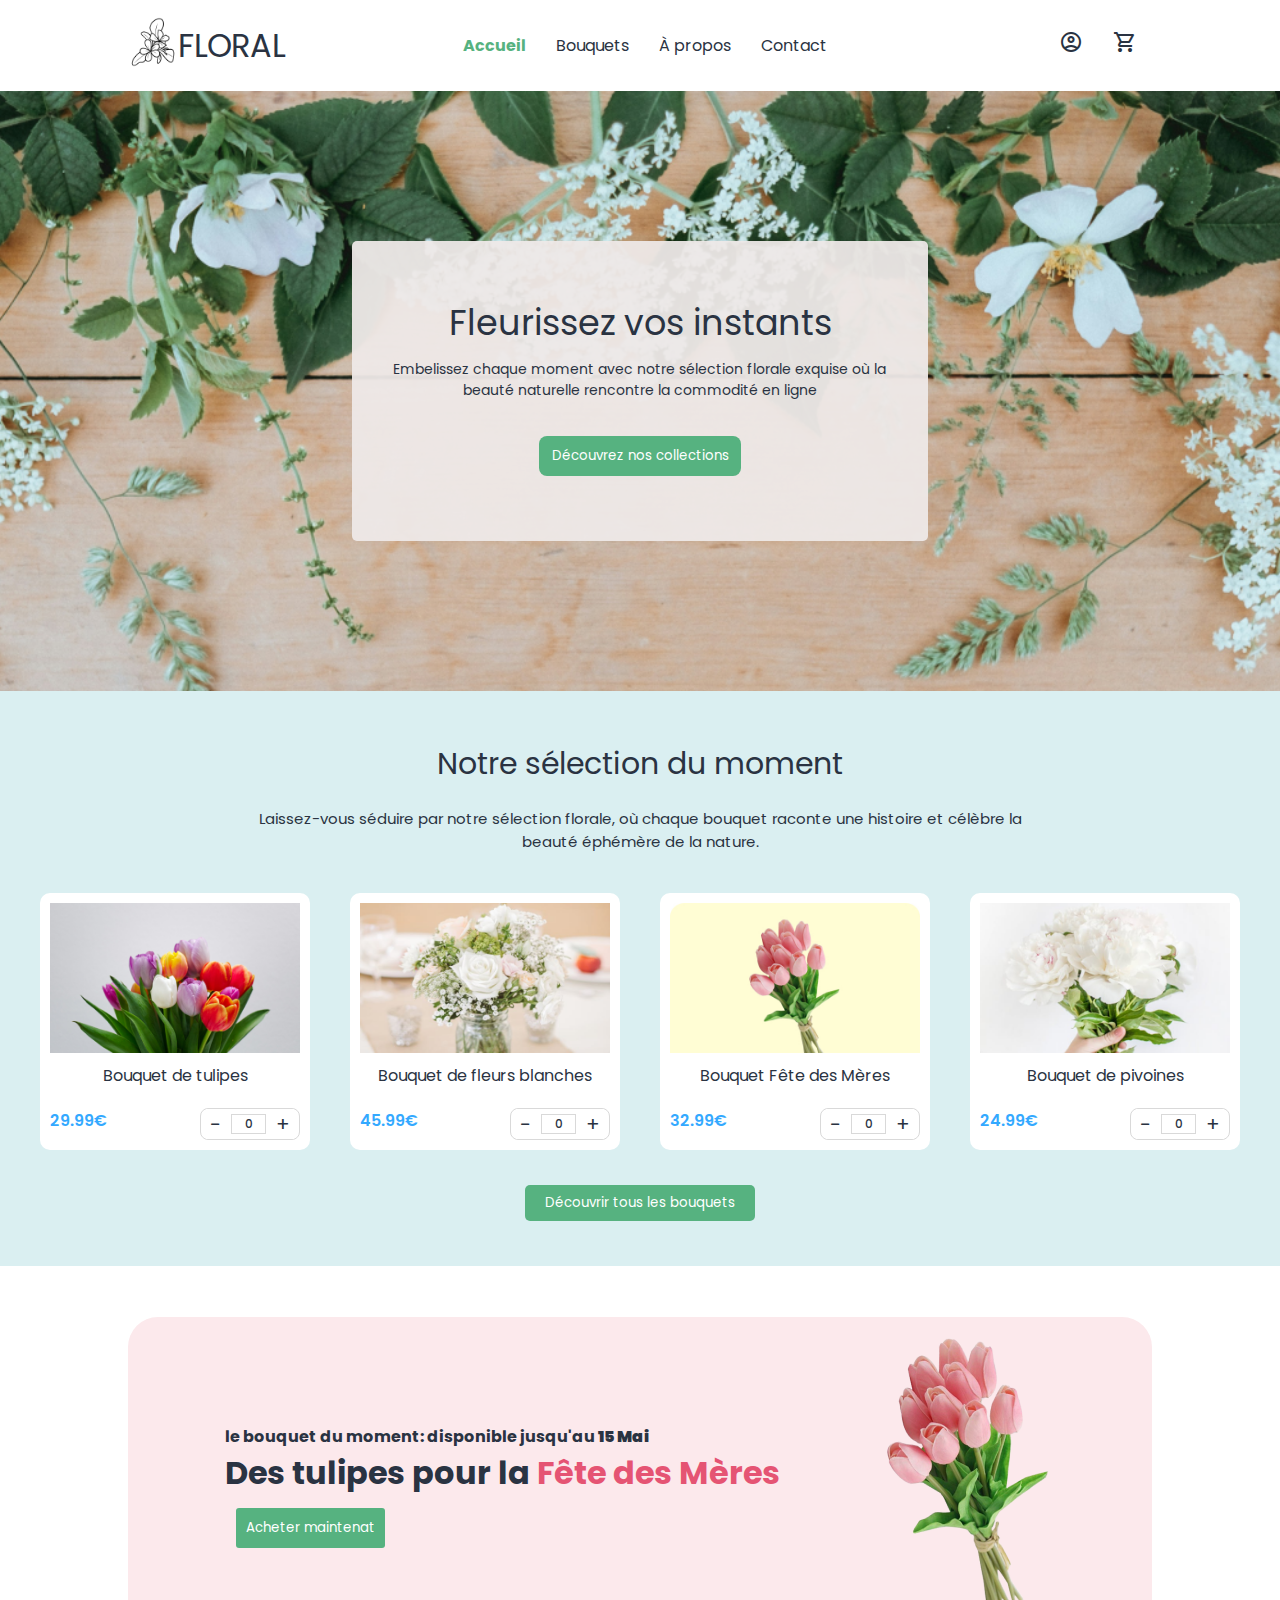
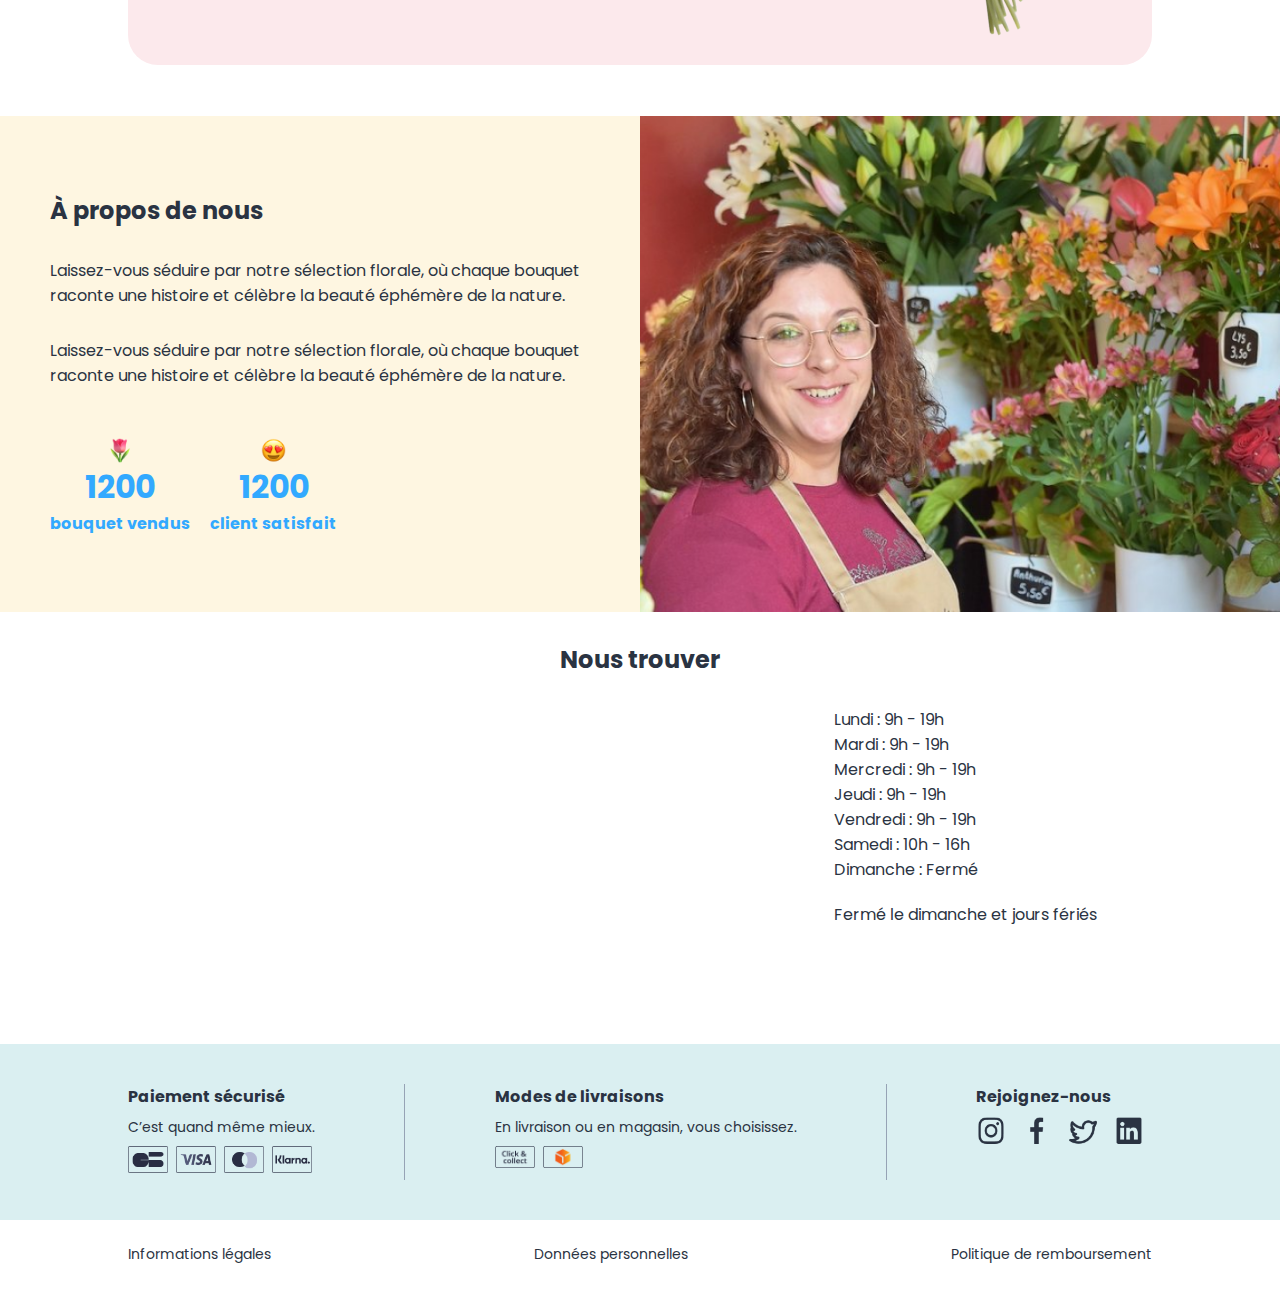
==== commit 554ee087: "Ajout du logo sur l'onglet" ====
--- a/index.html
+++ b/index.html
@@ -7,7 +7,7 @@
     <link rel="preconnect" href="https://fonts.gstatic.com" crossorigin>
     <link href="https://fonts.googleapis.com/css2?family=Poppins:ital,wght@0,100;0,200;0,300;0,400;0,500;0,600;0,700;0,800;0,900;1,100;1,200;1,300;1,400;1,500;1,600;1,700;1,800;1,900&display=swap" rel="stylesheet">
     <link rel="stylesheet" href="https://fonts.googleapis.com/css2?family=Material+Symbols+Outlined:opsz,wght,FILL,GRAD@24,400,0,0" />
-    <link rel="icon" type="image/png" href="./assets/images/rose.png">
+    <link rel="icon" type="image/png" href="./assets/images/tulip2.png">
     <link rel="stylesheet" href="./index.css">
     <title>Floral</title>
 </head>
@@ -27,7 +27,7 @@
             <ul>
                 <li class="anchor_link"><a href="#accueil" class="links_actif">Accueil</a></li>
                 <li class="anchor_link"><a href="#shop">Bouquets</a></li>
-                <li class="anchor_link"><a href="#propos">À propos</a></li>
+                <li class="anchor_link"><a href="#apropos">À propos</a></li>
                 <li class="anchor_link"><a href="./page__contact/contact.html">Contact</a></li>
             </ul>
         </div>
@@ -167,8 +167,66 @@
            </div>
 
         </section>
-        <section></section>
-        <section></section>
+
+        <section class="section-three" id="apropos">
+          
+          <div class="about_us">
+           
+            <div class="about_us_description">
+              
+              <div class="about_us_description_text">
+              
+                <h2>À propos de nous</h2>
+                <p id="paragraph-one">Laissez-vous séduire par notre sélection florale, où chaque bouquet raconte une histoire et célèbre la beauté éphémère de la nature. </p>
+                <p id="paragraph-two">Laissez-vous séduire par notre sélection florale, où chaque bouquet raconte une histoire et célèbre la beauté éphémère de la nature.</p>
+              
+              </div>
+              
+              <div class="statistics_section">
+                <div class="statistics_section_child">
+                  <div class="statistics_section_icon"><img src="./assets/icons/flower.png" alt="fleur_icon"></div>
+                  <p class="statistics_number">1200</p>
+                  <p>bouquet vendus</p>
+                </div>
+                <div class="statistics_section_child">
+                  <div class="statistics_section_icon"><img src="./assets/icons/emoji.png" alt="heart_eyes_emoji"></div>
+                  <p class="statistics_number">1200</p>
+                  <p>client satisfait</p>
+                </div>
+              </div>
+            </div>
+            <div class="vendeuse_img_container"><img src="./assets/images/propos.png" alt="vendeuse"></div>
+
+          </div>
+          
+        </section>
+
+        <section class="section-four">
+          
+          <h2>Nous trouver</h2>
+          
+          <div class="accessibility">
+            <div class="map-container">
+              <iframe src="https://www.google.com/maps/embed?pb=!1m18!1m12!1m3!1d1633601.3756512688!2d2.113993535521053!3d47.74289949601689!2m3!1f0!2f0!3f0!3m2!1i1024!2i768!4f13.1!3m3!1m2!1s0x47e9740e212635e7%3A0x4bbea57135ea0ad2!2sArt%20Floral!5e0!3m2!1sen!2sfr!4v1714136306529!5m2!1sen!2sfr" width="600" height="300" style="border:0;" allowfullscreen="" loading="lazy" referrerpolicy="no-referrer-when-downgrade"></iframe>
+            </div>
+
+            <div class="disponibility">
+              <ul>
+                <li>Lundi : 9h - 19h </li>
+                <li>Mardi : 9h - 19h </li>
+                <li>Mercredi : 9h - 19h</li>
+                <li>Jeudi : 9h - 19h</li>
+                <li>Vendredi : 9h - 19h </li>
+                <li>Samedi : 10h - 16h</li>
+                <li>Dimanche : Fermé </li>
+              </ul>
+              <p>Fermé le dimanche et jours fériés</p>
+            </div>
+
+          </div>
+
+        </section>
+
     </main>
 
     <!-- Footer -->
